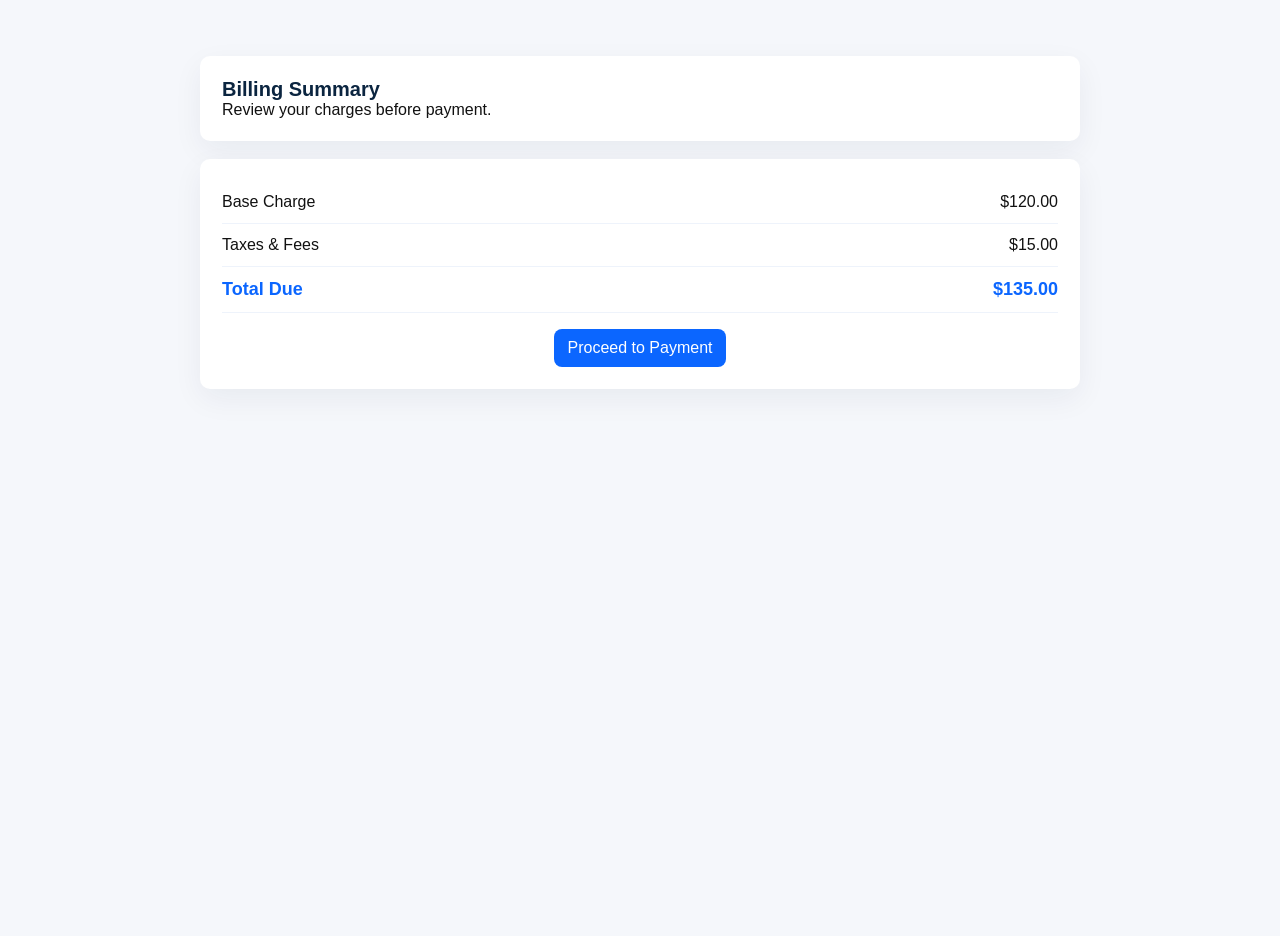
==== SPG/client/index.html @ e6c9b6b3 "Add files via upload" ====
<!doctype html>
<html lang="en">
<head>
  <meta charset="utf-8" />
  <meta name="viewport" content="width=device-width,initial-scale=1" />
  <title>Billing Summary</title>
  <link rel="stylesheet" href="../shared/css/client.css" />
</head>
<body>
  <div class="container">
    <div class="card header">
      <h1>Billing Summary</h1>
      <p class="small">Review your charges before payment.</p>
    </div>

    <div class="card">
      <div class="summary-row"><div>Base Charge</div><div>$120.00</div></div>
      <div class="summary-row"><div>Taxes & Fees</div><div>$15.00</div></div>
      <div class="summary-row"><div class="total">Total Due</div><div class="total">$135.00</div></div>
      <div style="margin-top:16px" class="center"><a class="btn-primary" href="payment.html">Proceed to Payment</a></div>
    </div>
  </div>
  <script src="../shared/js/main.js"></script>
  <script src="../shared/js/client.js"></script>
</body>
</html>
---- SPG/shared/css/client.css ----
/* Client styles (basic) */
@import url('reset.css');

.container{max-width:920px;margin:36px auto;padding:20px}
.card{background:#fff;border-radius:10px;padding:22px;box-shadow:0 10px 30px rgba(18,38,63,.06);}
.header{margin-bottom:18px}
.header h1{font-size:20px;color:#0b2540}
.summary-row{display:flex;justify-content:space-between;padding:12px 0;border-bottom:1px solid #eef3fb}
.total{font-weight:700;font-size:18px;color:#0b66ff}
.form-field{margin:10px 0}
.input{width:100%;padding:10px;border:1px solid #e2e8f0;border-radius:6px}
.btn-primary{background:#0b66ff;color:#fff;padding:10px 14px;border-radius:8px;display:inline-block;text-decoration:none}
.center{text-align:center}
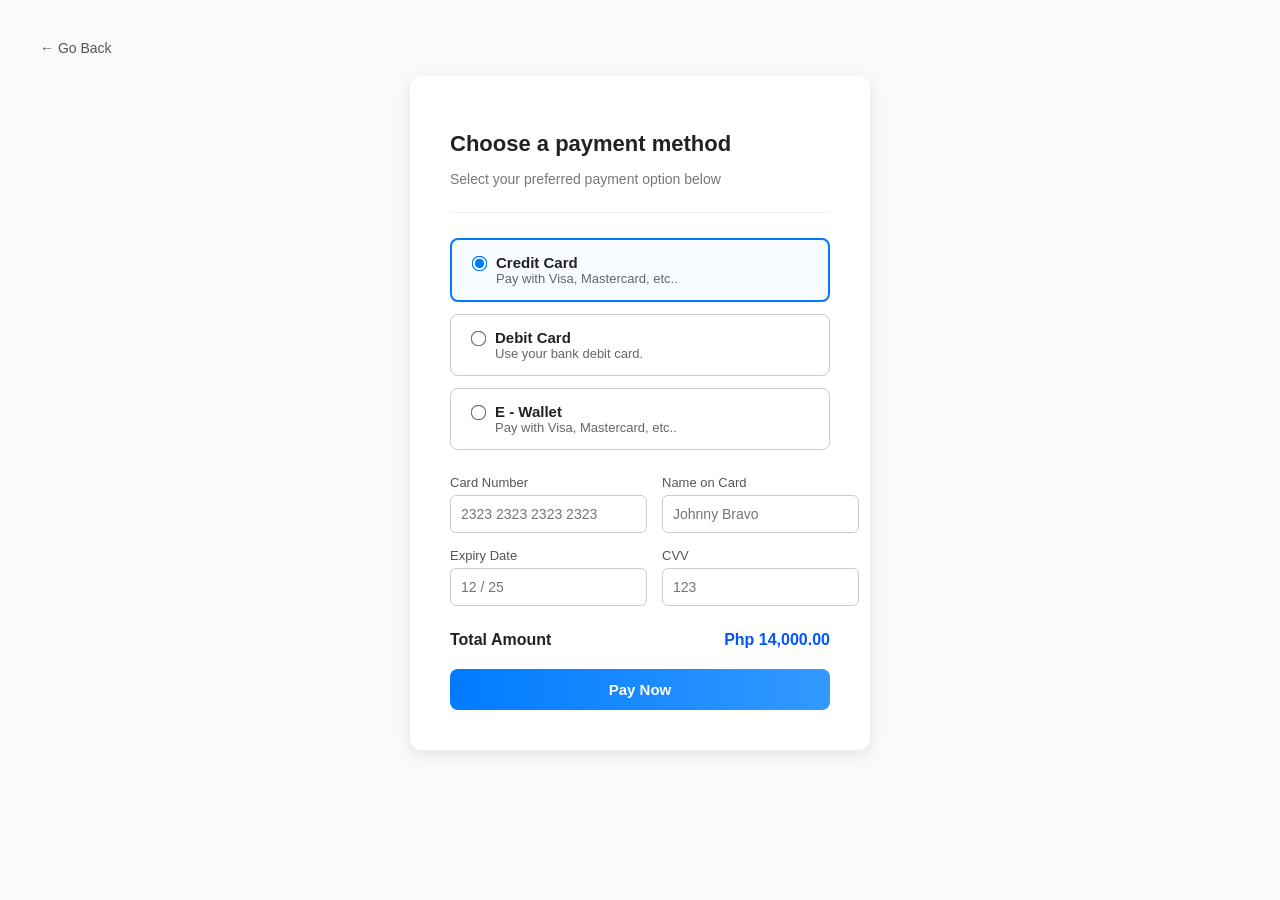
==== commit 1a571be1: "first commit" ====
--- a/SPG/client/index.html
+++ b/SPG/client/index.html
@@ -1,26 +1,231 @@
-<!doctype html>
+<!DOCTYPE html>
 <html lang="en">
 <head>
-  <meta charset="utf-8" />
-  <meta name="viewport" content="width=device-width,initial-scale=1" />
-  <title>Billing Summary</title>
-  <link rel="stylesheet" href="../shared/css/client.css" />
+  <meta charset="UTF-8" />
+  <meta name="viewport" content="width=device-width, initial-scale=1.0" />
+  <title>Payment Method</title>
+  <style>
+    * {
+      box-sizing: border-box;
+      font-family: "Inter", Arial, sans-serif;
+    }
+
+    body {
+      background-color: #fafafa;
+      margin: 0;
+      padding: 40px;
+      display: flex;
+      flex-direction: column;
+      align-items: center;
+      color: #222;
+    }
+
+    .back-link {
+      align-self: flex-start;
+      text-decoration: none;
+      color: #555;
+      font-size: 14px;
+      margin-bottom: 20px;
+    }
+
+    .back-link:hover {
+      text-decoration: underline;
+    }
+
+    .card {
+      background: #fff;
+      border-radius: 12px;
+      box-shadow: 0 4px 16px rgba(0, 0, 0, 0.1);
+      padding: 40px;
+      width: 460px;
+    }
+
+    h1 {
+      font-size: 22px;
+      font-weight: 700;
+      margin-bottom: 5px;
+    }
+
+    p.subtitle {
+      color: #777;
+      margin-bottom: 25px;
+      font-size: 14px;
+    }
+
+    hr {
+      border: none;
+      border-top: 1px solid #eee;
+      margin-bottom: 25px;
+    }
+
+    .method {
+      border: 1px solid #ccc;
+      border-radius: 8px;
+      padding: 14px 16px;
+      margin-bottom: 12px;
+      display: flex;
+      align-items: flex-start;
+      cursor: pointer;
+      transition: all 0.3s ease;
+    }
+
+    .method:hover {
+      border-color: #007bff;
+    }
+
+    .method input[type="radio"] {
+      margin-right: 10px;
+      accent-color: #007bff;
+      transform: scale(1.2);
+    }
+
+    .method.active {
+      border: 2px solid #007bff;
+      background-color: #f8fbff;
+    }
+
+    .method label {
+      display: flex;
+      flex-direction: column;
+      font-size: 15px;
+      cursor: pointer;
+    }
+
+    .method label span {
+      font-size: 13px;
+      color: #666;
+    }
+
+    .form-grid {
+      display: grid;
+      grid-template-columns: 1fr 1fr;
+      gap: 15px;
+      margin-top: 25px;
+    }
+
+    .form-group {
+      display: flex;
+      flex-direction: column;
+    }
+
+    .form-group label {
+      font-size: 13px;
+      color: #555;
+      margin-bottom: 5px;
+    }
+
+    .form-group input {
+      padding: 10px;
+      border: 1px solid #ccc;
+      border-radius: 6px;
+      font-size: 14px;
+      transition: border-color 0.3s;
+    }
+
+    .form-group input:focus {
+      border-color: #007bff;
+      outline: none;
+    }
+
+    .total {
+      font-weight: 700;
+      font-size: 16px;
+      margin-top: 25px;
+    }
+
+    .total span {
+      float: right;
+      color: #0057ff;
+    }
+
+    .btn-primary {
+      width: 100%;
+      background: linear-gradient(90deg, #007bff, #3399ff);
+      color: white;
+      padding: 12px;
+      border: none;
+      border-radius: 8px;
+      cursor: pointer;
+      font-size: 15px;
+      font-weight: 600;
+      margin-top: 20px;
+      transition: background 0.3s;
+    }
+
+    .btn-primary:hover {
+      background: linear-gradient(90deg, #006ae6, #2288ff);
+    }
+  </style>
 </head>
 <body>
-  <div class="container">
-    <div class="card header">
-      <h1>Billing Summary</h1>
-      <p class="small">Review your charges before payment.</p>
-    </div>
-
-    <div class="card">
-      <div class="summary-row"><div>Base Charge</div><div>$120.00</div></div>
-      <div class="summary-row"><div>Taxes & Fees</div><div>$15.00</div></div>
-      <div class="summary-row"><div class="total">Total Due</div><div class="total">$135.00</div></div>
-      <div style="margin-top:16px" class="center"><a class="btn-primary" href="payment.html">Proceed to Payment</a></div>
-    </div>
+
+  <a href="#" class="back-link">← Go Back</a>
+
+  <div class="card">
+    <h1>Choose a payment method</h1>
+    <p class="subtitle">Select your preferred payment option below</p>
+    <hr>
+
+    <div class="method active">
+      <input type="radio" name="payment" id="credit" checked />
+      <label for="credit">
+        <strong>Credit Card</strong>
+        <span>Pay with Visa, Mastercard, etc..</span>
+      </label>
+    </div>
+
+    <div class="method">
+      <input type="radio" name="payment" id="debit" />
+      <label for="debit">
+        <strong>Debit Card</strong>
+        <span>Use your bank debit card.</span>
+      </label>
+    </div>
+
+    <div class="method">
+      <input type="radio" name="payment" id="ewallet" />
+      <label for="ewallet">
+        <strong>E - Wallet</strong>
+        <span>Pay with Visa, Mastercard, etc..</span>
+      </label>
+    </div>
+
+    <div class="form-grid">
+      <div class="form-group">
+        <label for="cardNumber">Card Number</label>
+        <input type="text" id="cardNumber" placeholder="2323 2323 2323 2323" />
+      </div>
+      <div class="form-group">
+        <label for="cardName">Name on Card</label>
+        <input type="text" id="cardName" placeholder="Johnny Bravo" />
+      </div>
+      <div class="form-group">
+        <label for="expiry">Expiry Date</label>
+        <input type="text" id="expiry" placeholder="12 / 25" />
+      </div>
+      <div class="form-group">
+        <label for="cvv">CVV</label>
+        <input type="text" id="cvv" placeholder="123" />
+      </div>
+    </div>
+
+    <div class="total">
+      Total Amount <span>Php 14,000.00</span>
+    </div>
+
+    <button class="btn-primary">Pay Now</button>
   </div>
-  <script src="../shared/js/main.js"></script>
-  <script src="../shared/js/client.js"></script>
+
+  <script>
+    const methods = document.querySelectorAll('.method');
+    methods.forEach(m => {
+      m.addEventListener('click', () => {
+        methods.forEach(el => el.classList.remove('active'));
+        m.classList.add('active');
+        m.querySelector('input').checked = true;
+      });
+    });
+  </script>
+
 </body>
 </html>
